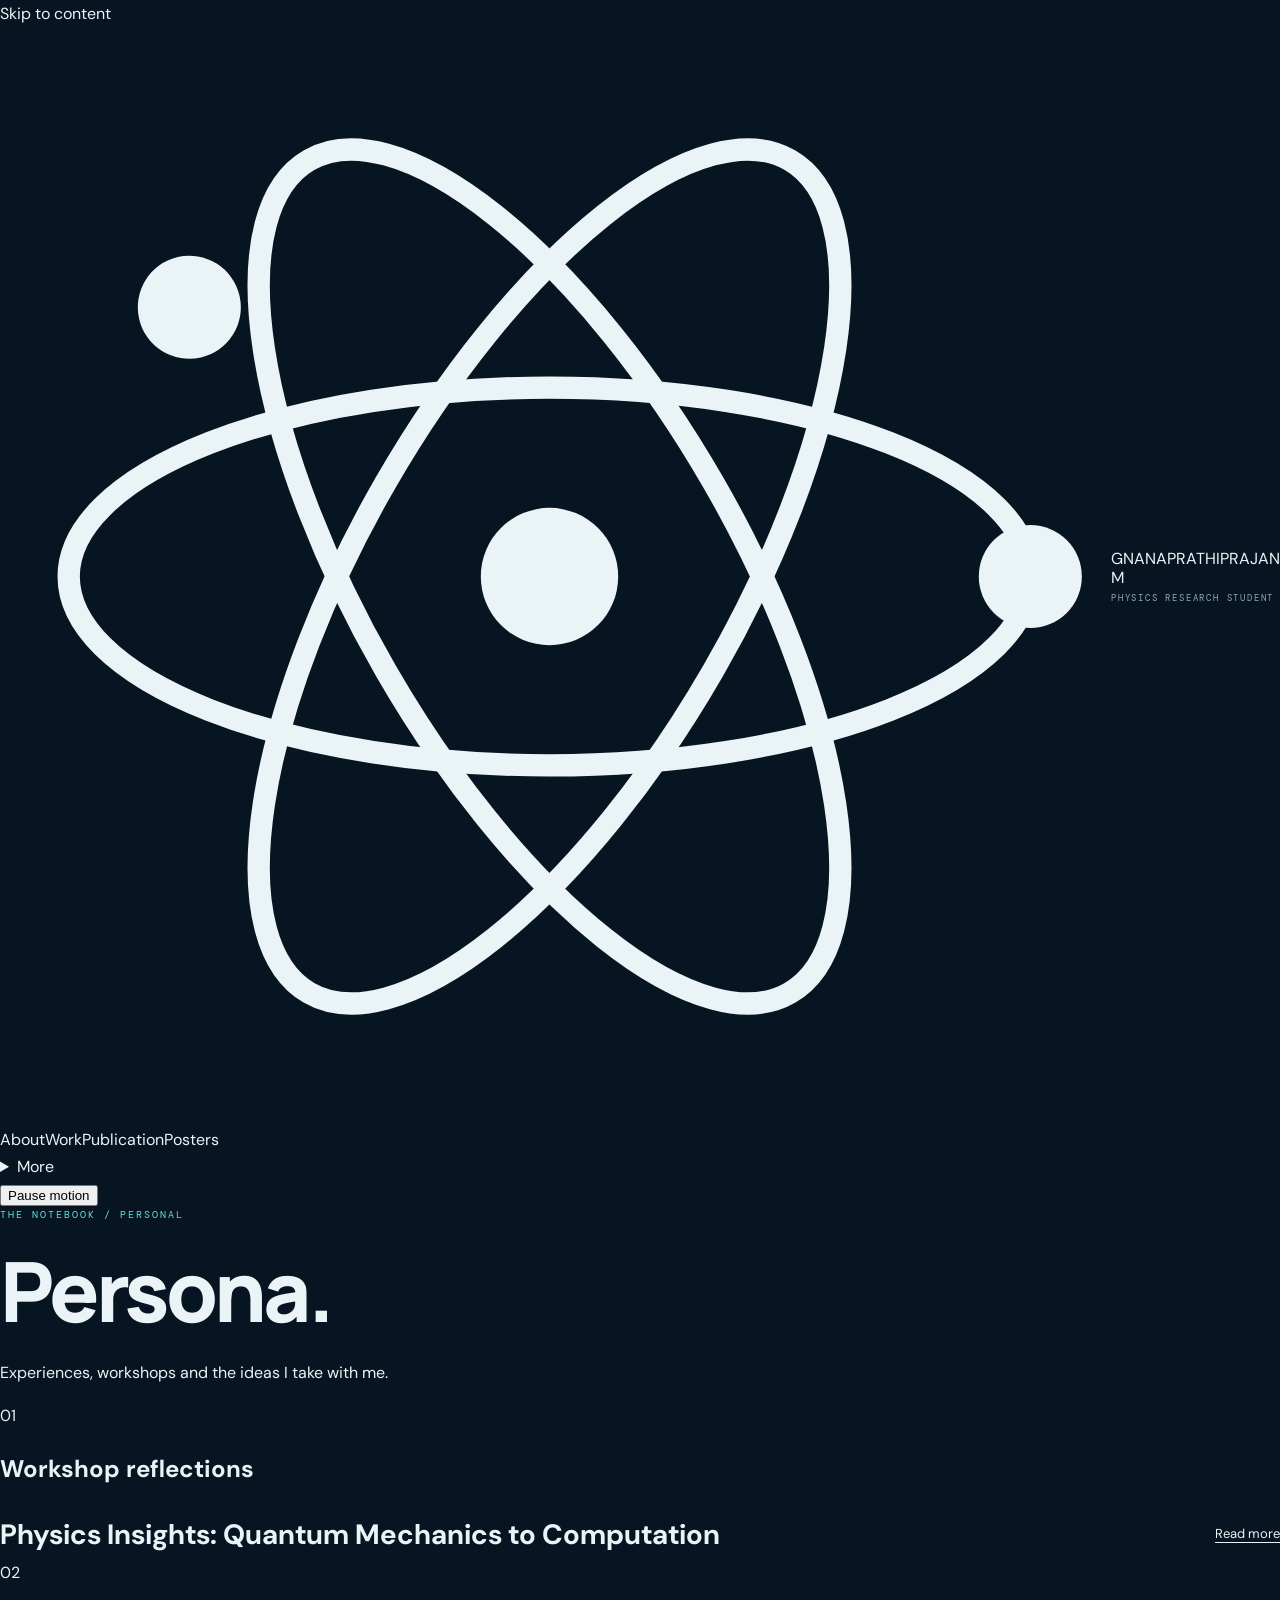
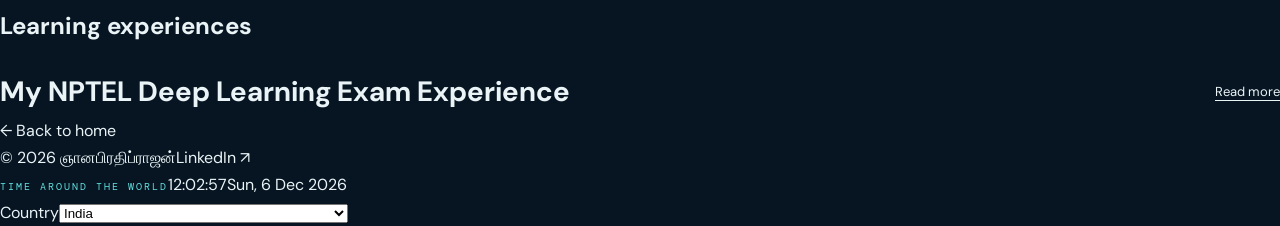
==== persona.html @ e69603a8 "Add files via upload" ====
<!doctype html><html lang="en"><head><meta charset="utf-8"><meta name="viewport" content="width=device-width, initial-scale=1"><meta name="theme-color" content="#f7f7f7"><meta name="description" content="Personal experiences, workshop reflections and ideas from Gnanaprathiprajan M."><title>Persona | Gnanaprathiprajan M</title><link rel="stylesheet" href="style.css?v=23"><script src="script.js?v=16" defer></script><link rel="icon" type="image/svg+xml" href="atom-bright.svg?v=12"><link rel="canonical" href="https://gnanaprathiprajan.github.io/persona.html"><meta property="og:title" content="Persona | Gnanaprathiprajan M"><meta property="og:type" content="website"><meta property="og:url" content="https://gnanaprathiprajan.github.io/persona.html"><meta name="robots" content="noindex, nofollow, noimageindex"><meta property="og:description" content="Personal experiences, workshop reflections and ideas from Gnanaprathiprajan M."><style>
.persona-reflection>summary{display:flex;align-items:center;justify-content:space-between;gap:16px;list-style:none;cursor:pointer;padding:6px 0}
.persona-reflection>summary::-webkit-details-marker{display:none}
.persona-reflection>summary h3{margin:0;font-size:clamp(21px,2.6vw,28px);line-height:1.35;flex:1}
.persona-read-more,.persona-read-less{font-size:13px;white-space:nowrap;text-decoration:underline;text-underline-offset:4px}
.persona-read-less{display:none}.persona-reflection[open]>summary .persona-read-more{display:none}.persona-reflection[open]>summary .persona-read-less{display:inline}
.reflection-body{padding-top:24px}.reflection-body p{max-width:720px}
@media(max-width:600px){.persona-reflection>summary{align-items:flex-start;flex-direction:column;gap:12px}}
</style></head><body><a class="skip" href="#main">Skip to content</a><header><a class="brand" href="index.html" aria-label="Gnanaprathiprajan About page"><svg class="atom-logo" viewBox="0 0 64 64" aria-hidden="true"><g fill="none" stroke="currentColor" stroke-width="1.3"><ellipse cx="32" cy="32" rx="28" ry="11"/><ellipse cx="32" cy="32" rx="28" ry="11" transform="rotate(60 32 32)"/><ellipse cx="32" cy="32" rx="28" ry="11" transform="rotate(120 32 32)"/></g><circle cx="32" cy="32" r="4" fill="currentColor"/><g class="electron-orbit"><circle cx="60" cy="32" r="3" fill="currentColor"/></g><g class="electron-orbit orbit-two"><circle cx="18" cy="8" r="3" fill="currentColor"/></g><g class="electron-orbit orbit-three"><circle cx="18" cy="56" r="3" fill="currentColor"/></g></svg><span class="full-name">GNANAPRATHIPRAJAN M<small>PHYSICS RESEARCH STUDENT</small></span></a><button class="menu-toggle" aria-expanded="false" aria-controls="navigation" aria-label="Open menu"><span class="hamburger" aria-hidden="true"><i></i><i></i><i></i></span></button><nav id="navigation" aria-label="Main navigation"><a href="index.html">About</a><a href="works.html">Work</a><a href="publications.html">Publication</a><a href="posters.html">Posters</a><details class="nav-more"><summary aria-expanded="false" aria-controls="more-navigation">More <span class="more-chevron" aria-hidden="true"></span></summary><div class="more-menu" id="more-navigation"><a href="persona.html">Persona</a><a href="thoughts.html">GbloG</a><a href="games.html">Games</a></div></details></nav><button id="motion" aria-pressed="false">Pause motion</button></header><main id="main" class="archive-page persona-page">
<p class="eyebrow">THE NOTEBOOK / PERSONAL</p>
<h1>Persona<span class="period">.</span></h1>
<p class="archive-sub">Experiences, workshops and the ideas I take with me.</p>
<section class="experience-section" aria-labelledby="workshop-heading">
  <div class="experience-heading"><span class="entry-number" aria-hidden="true">01</span><h2 id="workshop-heading">Workshop reflections</h2></div>
  <article class="experience-entry"><details class="persona-reflection"><summary><h3>Physics Insights: Quantum Mechanics to Computation</h3><span class="persona-read-more">Read more</span><span class="persona-read-less">Read less</span></summary><div class="reflection-body">
    <p class="entry-meta">Workshop · Quantum science &amp; computation</p>
    
    <p class="entry-meta workshop-details">Organised by the Department of Physics, SRM University AP<br><time datetime="2026-06-29">29 June</time> to <time datetime="2026-07-09">9 July 2026</time></p>
    <p>Attending “Physics Insights: Quantum Mechanics to Computation” gave me a fresh perspective on how quantum ideas connect with computation. As a physics student, I was inspired by the scope of quantum science in this new era and its potential to shape how we explore and solve problems. The workshop strengthened my curiosity about the path from fundamental quantum mechanics to computational applications.</p>
    <div class="entry-topics" aria-label="Workshop topics"><span>Quantum mechanics</span><span>Computation</span><span>Personal reflection</span></div>
  </div></details></article>
</section>
<section class="experience-section" aria-labelledby="learning-heading">
<div class="experience-heading"><span class="entry-number" aria-hidden="true">02</span><h2 id="learning-heading">Learning experiences</h2></div>
<article class="experience-entry" id="nptel-deep-learning-exam">
<details class="persona-reflection">
<summary><h3>My NPTEL Deep Learning Exam Experience</h3><span class="persona-read-more">Read more</span><span class="persona-read-less">Read less</span></summary>
<div class="reflection-body">
<p>On 17 October 2026, I took the NPTEL Deep Learning exam for the course offered by IIT Ropar.</p>
<p>I found the questions challenging. Some needed more thought than I expected, and I had to slow down and work through them carefully. I managed to attempt the exam by thinking through what I had learned, even when the answers were not immediately clear.</p>
<p>The experience reminded me that learning a subject also means being able to use it when a question feels unfamiliar. I still have more to learn, but working through a difficult exam was an important part of that journey.</p>
</div></details></article></section>
<a class="back-link" href="index.html">← Back to home</a>
</main><footer><span>© <span id="year">2026</span> <span lang="ta">ஞானபிரதிப்ராஜன்</span></span><a href="https://www.linkedin.com/in/gnanaprathiprajan" target="_blank" rel="noopener noreferrer">LinkedIn ↗</a></footer><section class="world-clock" aria-label="World clock"><div class="clock-dial" aria-hidden="true"><span class="clock-hand hour-hand"></span><span class="clock-hand minute-hand"></span><span class="clock-hand second-hand"></span><i></i></div><div class="clock-readout"><span class="eyebrow">TIME AROUND THE WORLD</span><time id="world-time">--:--:--</time><span id="world-date"></span></div><div class="clock-select"><label for="clock-country">Country</label><select id="clock-country"></select><label for="clock-zone">City / time zone</label><select id="clock-zone"></select></div><noscript>Enable JavaScript to use the world clock.</noscript></section><script src="timezones.js?v=8" defer></script><script src="clock.js?v=8" defer></script></body></html>
---- style.css ----
@import url('https://fonts.googleapis.com/css2?family=DM+Mono:wght@400;500&family=DM+Sans:wght@400;500;600;700&family=Manrope:wght@400;500;600;700;800&display=swap');
:root{--bg:#071522;--panel:#0d2435;--ink:#eaf4f7;--muted:#91a7b4;--cyan:#61e0df;--line:rgba(157,202,215,.16);--mono:'DM Mono',monospace;--sans:'DM Sans',sans-serif;--display:'Manrope',sans-serif}
*{box-sizing:border-box}html{scroll-behavior:smooth;scroll-padding-top:90px}body{margin:0;background:var(--bg);color:var(--ink);font-family:var(--sans);line-height:1.7;overflow-x:hidden}a{color:inherit;text-decoration:none}.progress{position:fixed;top:0;left:0;height:2px;width:0;background:var(--cyan);z-index:300}
.site-header{height:82px;padding:0 clamp(22px,6vw,92px);display:flex;align-items:center;justify-content:space-between;border-bottom:1px solid var(--line);background:rgba(7,21,34,.9);backdrop-filter:blur(18px);position:sticky;top:0;z-index:100}
.brand{display:flex;align-items:center;gap:12px;line-height:1.2}.brand-mark{height:38px;width:38px;border:1px solid #61e0df99;color:var(--cyan);display:grid;place-items:center;font-family:var(--display);font-weight:800;font-size:19px;border-radius:11px}.brand strong{display:block;font-family:var(--display);font-size:13px}.brand small{display:block;font:9px var(--mono);color:var(--muted);letter-spacing:1.8px;margin-top:5px}
.nav{display:flex;align-items:center;gap:34px}.nav a{font-size:12px;color:#b7c7d0;transition:color .2s}.nav a:hover,.nav a.active{color:var(--cyan)}.header-link{font-size:12px;color:var(--cyan);border:1px solid #61e0df66;padding:10px 15px;border-radius:4px}.menu-toggle{display:none;background:none;border:0;padding:8px}.menu-toggle span{display:block;width:23px;height:2px;background:var(--ink);margin:5px}
.section-wrap{width:min(1160px,88%);margin-inline:auto}.hero{min-height:680px;display:grid;grid-template-columns:1.05fr .95fr;align-items:center;gap:30px;position:relative;padding-top:50px;padding-bottom:105px}.hero-copy{position:relative;z-index:2}.eyebrow{font:10px var(--mono);letter-spacing:2px;color:var(--cyan);margin:0 0 25px}.status-dot,.pulse{display:inline-block;width:7px;height:7px;border-radius:50%;background:var(--cyan);margin-right:10px;box-shadow:0 0 14px var(--cyan)}
h1{font:800 clamp(48px,6.5vw,84px)/1.08 var(--display);letter-spacing:-4px;margin:0 0 23px}h1 em,h2 em{font-style:normal;color:var(--cyan)}.hero-name{font-size:16px;color:#c7d7de;margin-bottom:12px}.hero-description{max-width:500px;color:var(--muted);font-size:15px;line-height:1.9}.hero-actions{display:flex;align-items:center;gap:27px;margin-top:32px}.button{display:inline-flex;padding:13px 18px;font-size:12px;font-weight:700;border-radius:4px;transition:transform .2s}.button:hover{transform:translateY(-3px)}.button-primary{background:var(--cyan);color:#06202a}.text-link{font-size:12px;color:var(--cyan)}.hero-meta{display:flex;gap:27px;margin-top:55px;font:9px var(--mono);letter-spacing:1.2px;color:#829ba9}.hero-meta>div{display:flex;align-items:center;gap:9px}.meta-line{height:1px;width:20px;background:var(--cyan)}
.hero-visual{height:490px;position:relative;display:grid;place-items:center;isolation:isolate}.visual-glow{position:absolute;width:340px;height:340px;border-radius:50%;background:radial-gradient(circle,rgba(42,190,198,.16),rgba(13,83,105,.08) 48%,transparent 72%);filter:blur(12px)}.orbit{position:absolute;width:390px;height:150px;border:1px solid #61e0df8c;border-radius:50%;transform:rotate(-32deg);animation:orbit-spin 18s linear infinite}.orbit-two{width:390px;height:150px;transform:rotate(32deg);border-color:#8ab9ee7a;animation:orbit-spin-reverse 22s linear infinite}.orbit-three{width:330px;height:240px;transform:rotate(90deg);border:1px solid #61e0df40;border-radius:50%;animation:orbit-spin 27s linear infinite}.orbit i{position:absolute;width:10px;height:10px;background:var(--cyan);border-radius:50%;top:15px;left:75px;box-shadow:0 0 20px var(--cyan)}.orbit-two i{background:#8ab9ee;top:auto;bottom:13px;left:auto;right:80px;box-shadow:0 0 18px #8ab9ee}.nucleus{height:90px;width:90px;border-radius:50%;display:grid;place-items:center;background:radial-gradient(circle at 35% 30%,#a8fff2,#1b9eac 48%,#07516b 80%);box-shadow:0 0 45px #45e1dd59,inset -10px -12px 25px #0005;font:800 35px var(--display);color:#052330;z-index:2}.particle{position:absolute;width:5px;height:5px;border-radius:50%;background:#c7fff7;box-shadow:0 0 14px #74f4e4}.particle-a{top:100px;left:22%}.particle-b{top:75%;right:17%}.particle-c{top:22%;right:13%}.particle-d{bottom:13%;left:28%}.visual-label{position:absolute;font:9px var(--mono);letter-spacing:1.5px;color:#a2bac5}.visual-label span{color:var(--cyan);margin-left:12px}.label-top{top:35px;left:3%}.label-bottom{bottom:38px;right:2%}.coordinate{position:absolute;right:0;top:44%;font:9px/2 var(--mono);color:#5e7b8d}.hero-bottom{position:absolute;bottom:36px;left:0;right:0;display:flex;align-items:center;gap:15px;font:9px var(--mono);letter-spacing:1.5px;color:#718b9a}.hero-bottom span:last-child{margin-left:auto}.scroll-line{height:1px;width:65px;background:var(--cyan)}
.ticker{overflow:hidden;border-block:1px solid var(--line);background:#091b29}.ticker-track{display:flex;align-items:center;justify-content:space-around;gap:32px;white-space:nowrap;padding:17px 0;min-width:800px;font:10px var(--mono);letter-spacing:2px;color:#9ab0bc;animation:ticker 32s linear infinite}.ticker-track b{color:var(--cyan);font-weight:400}
.section{padding-top:115px;padding-bottom:115px}.section-heading{margin-bottom:55px}.section-heading h2,.contact-copy h2{font:700 clamp(37px,5vw,58px)/1.16 var(--display);letter-spacing:-2.5px;margin:0 0 12px}.about-grid{display:grid;grid-template-columns:1fr .82fr;gap:12%;align-items:center}.about-intro{max-width:570px;color:var(--muted);font-size:14px}.about-intro .large-copy{font:500 23px/1.5 var(--display);color:var(--ink);margin-bottom:25px}.about-intro .large-copy strong{color:var(--cyan)}.about-intro p{margin-bottom:20px}.about-intro .text-link{display:inline-block;margin-top:14px}
.profile-card{background:var(--panel);border:1px solid var(--line);padding:19px;border-radius:8px}.profile-art{height:220px;position:relative;overflow:hidden;display:grid;place-items:center;background:radial-gradient(circle at center,#28a4ad2e,transparent 65%),#0a1c2a}.profile-ring{position:absolute;width:180px;height:180px;border:1px solid #61e0df59;border-radius:50%}.ring-b{width:240px;height:120px;transform:rotate(-35deg);border-color:#7bb2dd66}.profile-initials{font:800 85px var(--display);color:var(--cyan);text-shadow:0 0 35px #61e0df4d}.profile-initials span{color:#e9ffff}.profile-caption{position:absolute;bottom:14px;left:16px;font:8px var(--mono);letter-spacing:1.5px;color:#829eac}.profile-details{display:grid;grid-template-columns:1fr 1fr;gap:20px;padding:23px 5px 7px}.profile-details div span,.contact-row span{display:block;font:9px var(--mono);letter-spacing:1.2px;color:#7893a2;margin-bottom:5px}.profile-details strong{font-size:12px;font-weight:600}
.research-section{background:#091b29;border-block:1px solid var(--line)}.heading-note{max-width:470px;color:var(--muted);font-size:14px;margin-top:20px}.research-grid{display:grid;grid-template-columns:1.2fr 1fr 1fr;gap:16px}.research-card{background:#0d2435;border:1px solid var(--line);padding:22px;min-height:355px;position:relative;overflow:hidden;transition:transform .25s,border-color .25s}.research-card:hover{transform:translateY(-5px);border-color:#61e0df8c}.card-top{display:flex;justify-content:space-between;font:9px var(--mono);letter-spacing:1.1px;color:#87a2b1}.card-symbol{color:var(--cyan);font-size:16px}.card-graphic{height:150px;display:grid;place-items:center;margin:12px 0}.graphic-wave svg{width:100%;overflow:visible}.graphic-wave path{fill:none;stroke:var(--cyan);stroke-width:1.4;opacity:.85}.graphic-wave path+path{stroke:#6e9dd1;opacity:.65}.graphic-orbit{position:relative}.graphic-orbit div{height:90px;width:90px;border:1px solid var(--cyan);border-radius:50%;box-shadow:0 0 30px #61e0df1f}.graphic-orbit:before,.graphic-orbit:after{content:"";position:absolute;width:145px;height:55px;border:1px solid #61e0df8c;border-radius:50%;transform:rotate(35deg)}.graphic-orbit:after{transform:rotate(-35deg);border-color:#71a6d799}.graphic-orbit i{position:absolute;width:9px;height:9px;border-radius:50%;background:var(--cyan);box-shadow:0 0 15px var(--cyan)}.graphic-bars{display:flex;align-items:center;gap:12px}.graphic-bars i{width:12px;border:1px solid #61e0dfb3;background:linear-gradient(to top,#61e0df59,transparent);height:35%;animation:bar-pulse 2.5s ease-in-out infinite alternate}.graphic-bars i:nth-child(2){height:65%;animation-delay:.2s}.graphic-bars i:nth-child(3){height:45%;animation-delay:.4s}.graphic-bars i:nth-child(4){height:90%;animation-delay:.6s}.graphic-bars i:nth-child(5){height:55%;animation-delay:.8s}.graphic-bars i:nth-child(6){height:75%;animation-delay:1s}.graphic-bars i:nth-child(7){height:40%;animation-delay:1.2s}.research-card h3,.publication-panel h3{font:600 20px var(--display);margin:0 0 10px}.research-card p,.publication-panel p{font-size:12px;line-height:1.8;color:var(--muted)}.card-tag{display:inline-block;border:1px solid #61e0df4d;padding:5px 8px;font:8px var(--mono);letter-spacing:1px;color:var(--cyan);margin-top:10px}.edit-note{font-size:11px;color:#7893a2;margin-top:18px}
.publication-panel{display:grid;grid-template-columns:55px 1fr auto;gap:20px;align-items:center;border-top:1px solid var(--line);padding:27px 0}.publication-panel:last-child{border-bottom:1px solid var(--line)}.publication-icon{height:44px;width:44px;display:grid;place-items:center;border:1px solid #61e0df59;color:var(--cyan);font-size:19px}.publication-panel h3{font-size:17px}.publication-panel p{max-width:650px;margin:0}.coming-label{font:8px var(--mono);letter-spacing:1px;color:#83a0ad;border:1px solid var(--line);padding:7px 9px;white-space:nowrap}
.quote-section{background:linear-gradient(110deg,#0b2939,#0b1d2b);border-block:1px solid var(--line)}.quote-inner{text-align:center;padding-top:90px;padding-bottom:90px}.quote-mark{font:90px Georgia;color:var(--cyan);line-height:.8}blockquote{max-width:800px;margin:10px auto 20px;font:600 clamp(25px,4vw,42px)/1.35 var(--display);letter-spacing:-1px}.quote-inner p{font:9px var(--mono);letter-spacing:2px;color:#86a3b1;margin:0}
.contact-section{display:grid;grid-template-columns:1fr .85fr;gap:12%;align-items:center}.contact-copy>p:last-child{max-width:420px;color:var(--muted);font-size:14px}.contact-card{padding:30px;background:var(--panel);border:1px solid var(--line);border-radius:7px}.contact-overline{font:9px var(--mono);letter-spacing:1.5px;color:var(--cyan)}.contact-card h3{font:600 24px var(--display);margin:13px 0 8px}.contact-card>p{font-size:12px;color:var(--muted);margin-bottom:22px}.contact-row{display:flex;justify-content:space-between;gap:12px;padding:14px 0;border-top:1px solid var(--line)}.contact-row span{margin:0}.contact-row strong{font-size:11px;font-weight:500;color:var(--cyan);text-align:right}
.footer{border-top:1px solid var(--line);padding:25px 6%;display:flex;align-items:center;justify-content:space-between;gap:20px}.footer p,.footer>span{font-size:10px;color:#7893a2;margin:0}.footer-brand .brand-mark{height:32px;width:32px;font-size:15px}.footer-brand strong{font-size:11px}.footer-brand small{font-size:8px}
.reveal{opacity:0;transform:translateY(22px);transition:opacity .7s ease,transform .7s ease}.reveal.visible{opacity:1;transform:translateY(0)}
@keyframes orbit-spin{to{transform:rotate(328deg)}}@keyframes orbit-spin-reverse{to{transform:rotate(392deg)}}@keyframes ticker{to{transform:translateX(-50%)}}@keyframes bar-pulse{to{opacity:.45;transform:scaleY(.72)}}
@media(max-width:900px){.nav{gap:17px}.header-link{display:none}.hero{grid-template-columns:1fr .8fr}.hero-visual{transform:scale(.85)}.research-grid{grid-template-columns:1fr 1fr}.research-card:first-child{grid-column:span 2}.about-grid{gap:7%}}
@media(max-width:680px){.site-header{height:70px}.menu-toggle{display:block;order:3}.nav{display:none;position:absolute;top:69px;left:0;right:0;padding:18px 6%;background:#091b29;border-bottom:1px solid var(--line);flex-direction:column;align-items:flex-start;gap:18px}.nav.open{display:flex}.nav a{font-size:14px}.hero{display:flex;flex-direction:column;align-items:stretch;padding-top:70px;padding-bottom:90px;gap:0}.hero-copy{order:1}.hero-visual{order:2;height:340px;transform:scale(.82);transform-origin:center top;margin-top:5px;margin-bottom:-35px}.hero-bottom{bottom:25px}h1{font-size:53px;letter-spacing:-3px}.hero-meta{gap:15px;flex-wrap:wrap;margin-top:35px}.section{padding-top:78px;padding-bottom:78px}.about-grid,.contact-section{grid-template-columns:1fr;gap:40px}.profile-card{max-width:460px}.research-grid{grid-template-columns:1fr}.research-card:first-child{grid-column:auto}.research-card{min-height:320px}.publication-panel{grid-template-columns:44px 1fr;gap:13px}.coming-label{grid-column:2;justify-self:start}.footer{flex-wrap:wrap}.footer p{order:3;width:100%}.contact-card{padding:23px}.section-heading h2,.contact-copy h2{font-size:42px}}
@media(prefers-reduced-motion:reduce){html{scroll-behavior:auto}*,*::before,*::after{animation-duration:.01ms!important;animation-iteration-count:1!important;transition-duration:.01ms!important}.reveal{opacity:1;transform:none}}
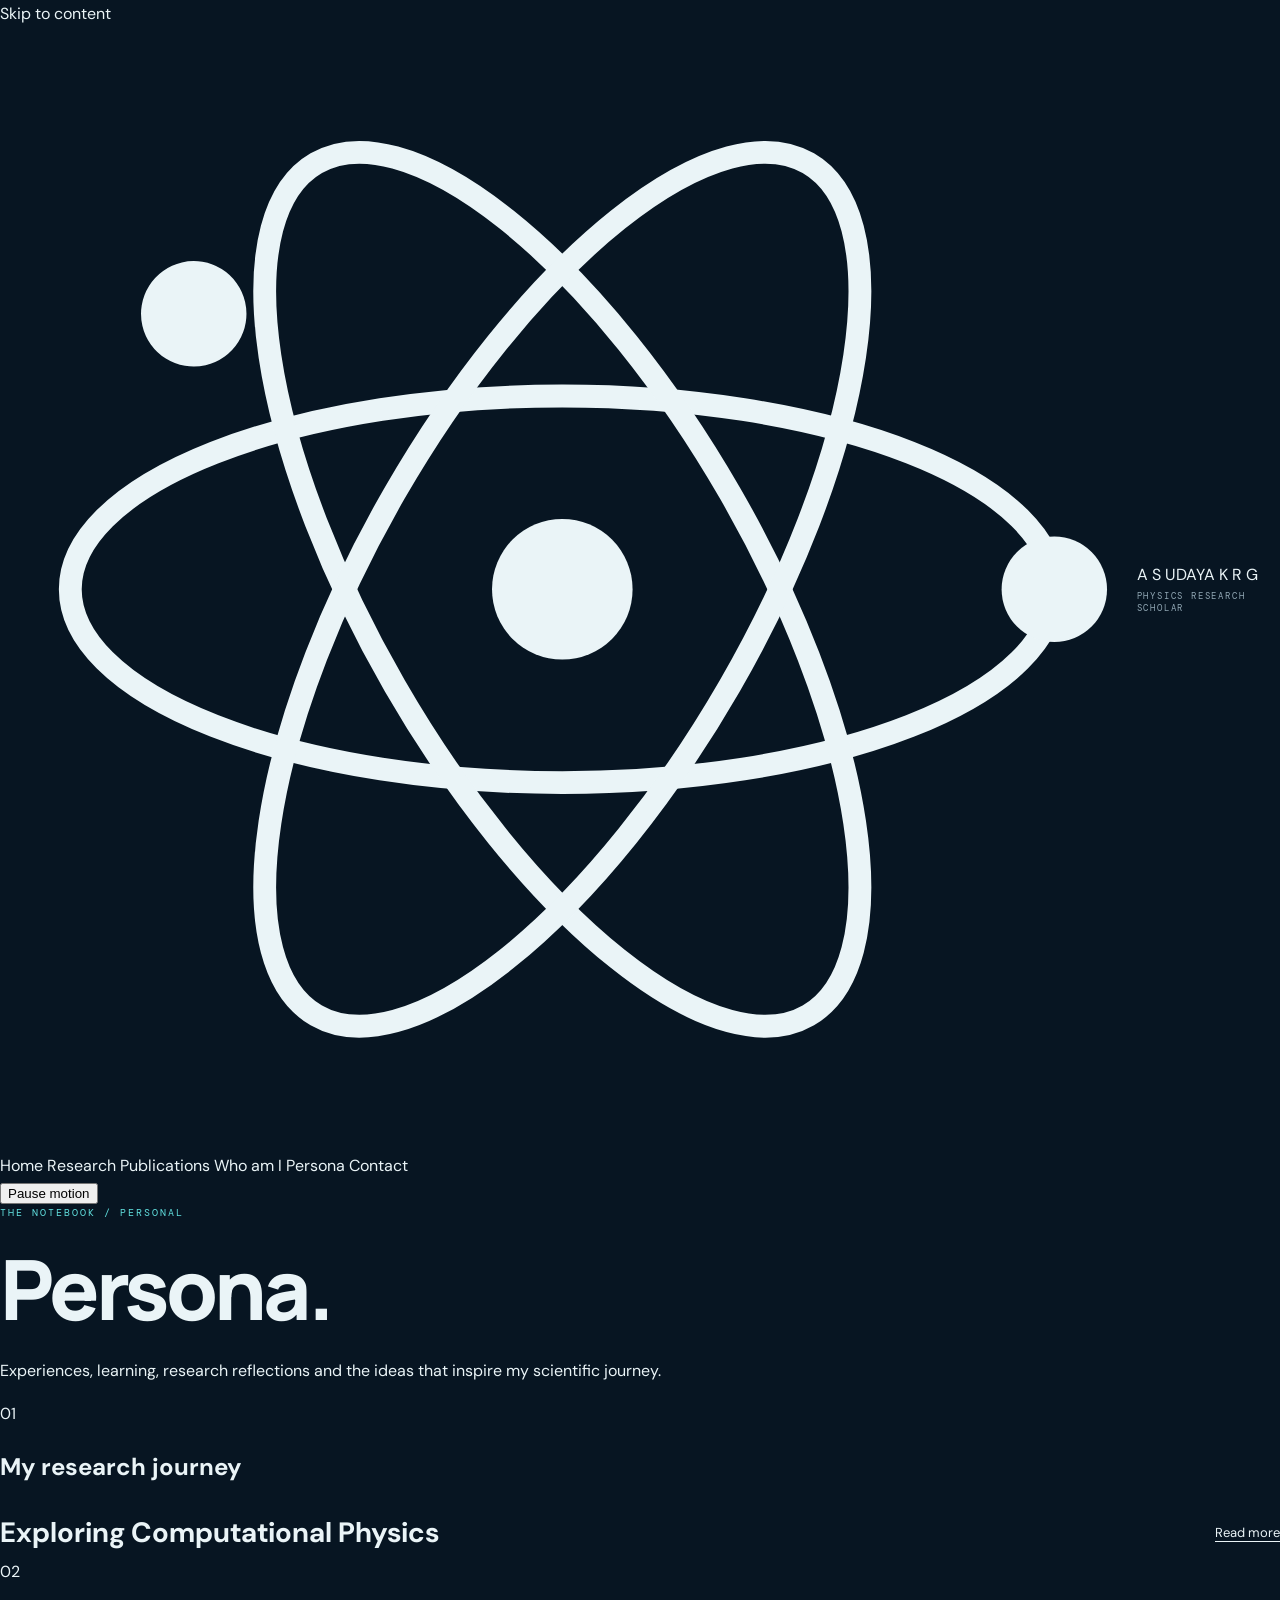
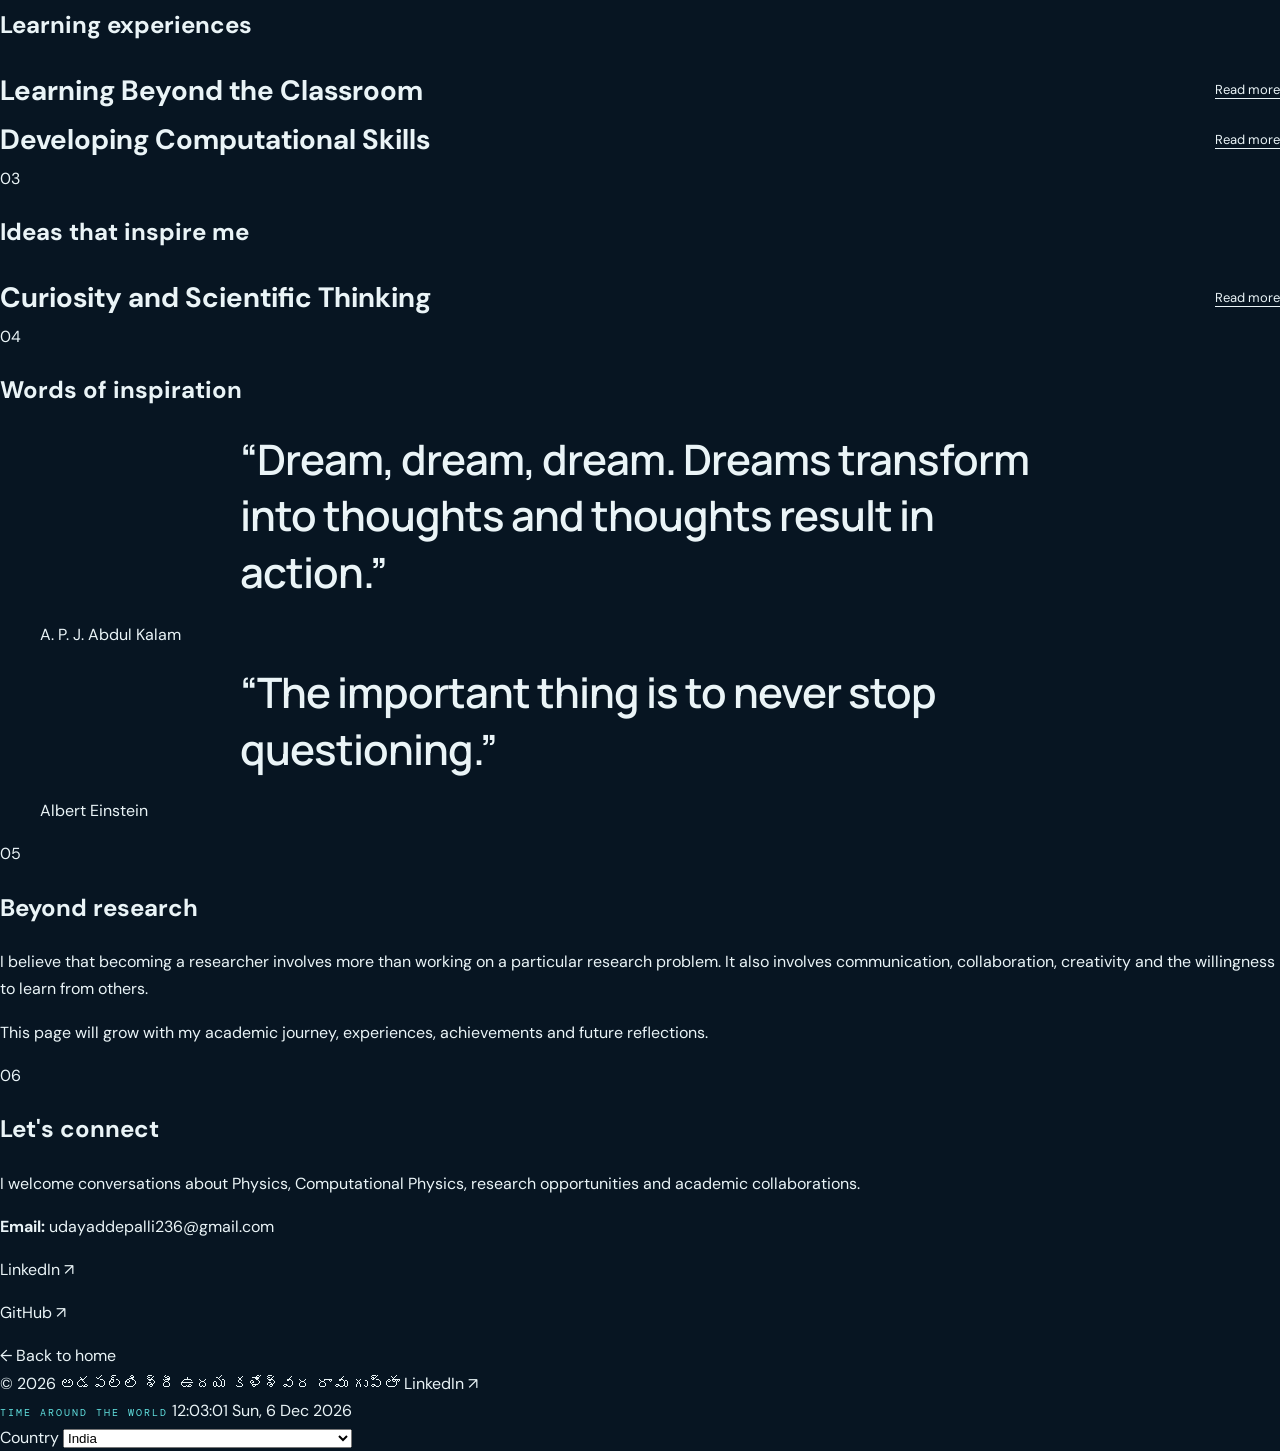
==== commit 6d65028c: "Update persona.html" ====
--- a/persona.html
+++ b/persona.html
@@ -1,34 +1,598 @@
-<!doctype html><html lang="en"><head><meta charset="utf-8"><meta name="viewport" content="width=device-width, initial-scale=1"><meta name="theme-color" content="#f7f7f7"><meta name="description" content="Personal experiences, workshop reflections and ideas from Gnanaprathiprajan M."><title>Persona | Gnanaprathiprajan M</title><link rel="stylesheet" href="style.css?v=23"><script src="script.js?v=16" defer></script><link rel="icon" type="image/svg+xml" href="atom-bright.svg?v=12"><link rel="canonical" href="https://gnanaprathiprajan.github.io/persona.html"><meta property="og:title" content="Persona | Gnanaprathiprajan M"><meta property="og:type" content="website"><meta property="og:url" content="https://gnanaprathiprajan.github.io/persona.html"><meta name="robots" content="noindex, nofollow, noimageindex"><meta property="og:description" content="Personal experiences, workshop reflections and ideas from Gnanaprathiprajan M."><style>
-.persona-reflection>summary{display:flex;align-items:center;justify-content:space-between;gap:16px;list-style:none;cursor:pointer;padding:6px 0}
-.persona-reflection>summary::-webkit-details-marker{display:none}
-.persona-reflection>summary h3{margin:0;font-size:clamp(21px,2.6vw,28px);line-height:1.35;flex:1}
-.persona-read-more,.persona-read-less{font-size:13px;white-space:nowrap;text-decoration:underline;text-underline-offset:4px}
-.persona-read-less{display:none}.persona-reflection[open]>summary .persona-read-more{display:none}.persona-reflection[open]>summary .persona-read-less{display:inline}
-.reflection-body{padding-top:24px}.reflection-body p{max-width:720px}
-@media(max-width:600px){.persona-reflection>summary{align-items:flex-start;flex-direction:column;gap:12px}}
-</style></head><body><a class="skip" href="#main">Skip to content</a><header><a class="brand" href="index.html" aria-label="Gnanaprathiprajan About page"><svg class="atom-logo" viewBox="0 0 64 64" aria-hidden="true"><g fill="none" stroke="currentColor" stroke-width="1.3"><ellipse cx="32" cy="32" rx="28" ry="11"/><ellipse cx="32" cy="32" rx="28" ry="11" transform="rotate(60 32 32)"/><ellipse cx="32" cy="32" rx="28" ry="11" transform="rotate(120 32 32)"/></g><circle cx="32" cy="32" r="4" fill="currentColor"/><g class="electron-orbit"><circle cx="60" cy="32" r="3" fill="currentColor"/></g><g class="electron-orbit orbit-two"><circle cx="18" cy="8" r="3" fill="currentColor"/></g><g class="electron-orbit orbit-three"><circle cx="18" cy="56" r="3" fill="currentColor"/></g></svg><span class="full-name">GNANAPRATHIPRAJAN M<small>PHYSICS RESEARCH STUDENT</small></span></a><button class="menu-toggle" aria-expanded="false" aria-controls="navigation" aria-label="Open menu"><span class="hamburger" aria-hidden="true"><i></i><i></i><i></i></span></button><nav id="navigation" aria-label="Main navigation"><a href="index.html">About</a><a href="works.html">Work</a><a href="publications.html">Publication</a><a href="posters.html">Posters</a><details class="nav-more"><summary aria-expanded="false" aria-controls="more-navigation">More <span class="more-chevron" aria-hidden="true"></span></summary><div class="more-menu" id="more-navigation"><a href="persona.html">Persona</a><a href="thoughts.html">GbloG</a><a href="games.html">Games</a></div></details></nav><button id="motion" aria-pressed="false">Pause motion</button></header><main id="main" class="archive-page persona-page">
+
+<!doctype html>
+<html lang="en">
+
+<head>
+<meta charset="utf-8">
+<meta name="viewport" content="width=device-width, initial-scale=1">
+<meta name="theme-color" content="#f7f7f7">
+
+<meta name="description" content="Personal experiences, academic journey and research reflections of A S Udaya K R G, PhD Scholar in Physics at SRM University AP.">
+
+<title>Persona | A S Udaya K R G</title>
+
+<link rel="stylesheet" href="style.css?v=23">
+<script src="script.js?v=16" defer></script>
+
+<link rel="icon" type="image/svg+xml" href="atom.svg">
+
+<meta property="og:title" content="Persona | A S Udaya K R G">
+<meta property="og:type" content="website">
+<meta property="og:description" content="Personal experiences, academic journey and research reflections of A S Udaya K R G.">
+
+<meta name="robots" content="index, follow">
+
+<style>
+.persona-reflection>summary {
+  display:flex;
+  align-items:center;
+  justify-content:space-between;
+  gap:16px;
+  list-style:none;
+  cursor:pointer;
+  padding:6px 0;
+}
+
+.persona-reflection>summary::-webkit-details-marker {
+  display:none;
+}
+
+.persona-reflection>summary h3 {
+  margin:0;
+  font-size:clamp(21px,2.6vw,28px);
+  line-height:1.35;
+  flex:1;
+}
+
+.persona-read-more,
+.persona-read-less {
+  font-size:13px;
+  white-space:nowrap;
+  text-decoration:underline;
+  text-underline-offset:4px;
+}
+
+.persona-read-less {
+  display:none;
+}
+
+.persona-reflection[open]>summary .persona-read-more {
+  display:none;
+}
+
+.persona-reflection[open]>summary .persona-read-less {
+  display:inline;
+}
+
+.reflection-body {
+  padding-top:24px;
+}
+
+.reflection-body p {
+  max-width:720px;
+}
+
+@media(max-width:600px) {
+  .persona-reflection>summary {
+    align-items:flex-start;
+    flex-direction:column;
+    gap:12px;
+  }
+}
+</style>
+</head>
+
+<body>
+
+<a class="skip" href="#main">Skip to content</a>
+
+<header>
+
+<a class="brand" href="index.html" aria-label="A S Udaya K R G Home">
+
+<svg class="atom-logo" viewBox="0 0 64 64" aria-hidden="true">
+
+<g fill="none" stroke="currentColor" stroke-width="1.3">
+<ellipse cx="32" cy="32" rx="28" ry="11"/>
+<ellipse cx="32" cy="32" rx="28" ry="11" transform="rotate(60 32 32)"/>
+<ellipse cx="32" cy="32" rx="28" ry="11" transform="rotate(120 32 32)"/>
+</g>
+
+<circle cx="32" cy="32" r="4" fill="currentColor"/>
+
+<g class="electron-orbit">
+<circle cx="60" cy="32" r="3" fill="currentColor"/>
+</g>
+
+<g class="electron-orbit orbit-two">
+<circle cx="18" cy="8" r="3" fill="currentColor"/>
+</g>
+
+<g class="electron-orbit orbit-three">
+<circle cx="18" cy="56" r="3" fill="currentColor"/>
+</g>
+
+</svg>
+
+<span class="full-name">
+A S UDAYA K R G
+<small>PHYSICS RESEARCH SCHOLAR</small>
+</span>
+
+</a>
+
+
+<button class="menu-toggle"
+aria-expanded="false"
+aria-controls="navigation"
+aria-label="Open menu">
+
+<span class="hamburger" aria-hidden="true">
+<i></i><i></i><i></i>
+</span>
+
+</button>
+
+
+<nav id="navigation" aria-label="Main navigation">
+
+<a href="index.html">Home</a>
+<a href="index.html#research">Research</a>
+<a href="index.html#publications">Publications</a>
+<a href="who-am-i.html">Who am I</a>
+<a href="persona.html">Persona</a>
+<a href="index.html#contact">Contact</a>
+
+</nav>
+
+<button id="motion" aria-pressed="false">
+Pause motion
+</button>
+
+</header>
+
+
+<main id="main" class="archive-page persona-page">
+
 <p class="eyebrow">THE NOTEBOOK / PERSONAL</p>
+
 <h1>Persona<span class="period">.</span></h1>
-<p class="archive-sub">Experiences, workshops and the ideas I take with me.</p>
-<section class="experience-section" aria-labelledby="workshop-heading">
-  <div class="experience-heading"><span class="entry-number" aria-hidden="true">01</span><h2 id="workshop-heading">Workshop reflections</h2></div>
-  <article class="experience-entry"><details class="persona-reflection"><summary><h3>Physics Insights: Quantum Mechanics to Computation</h3><span class="persona-read-more">Read more</span><span class="persona-read-less">Read less</span></summary><div class="reflection-body">
-    <p class="entry-meta">Workshop · Quantum science &amp; computation</p>
-    
-    <p class="entry-meta workshop-details">Organised by the Department of Physics, SRM University AP<br><time datetime="2026-06-29">29 June</time> to <time datetime="2026-07-09">9 July 2026</time></p>
-    <p>Attending “Physics Insights: Quantum Mechanics to Computation” gave me a fresh perspective on how quantum ideas connect with computation. As a physics student, I was inspired by the scope of quantum science in this new era and its potential to shape how we explore and solve problems. The workshop strengthened my curiosity about the path from fundamental quantum mechanics to computational applications.</p>
-    <div class="entry-topics" aria-label="Workshop topics"><span>Quantum mechanics</span><span>Computation</span><span>Personal reflection</span></div>
-  </div></details></article>
-</section>
+
+<p class="archive-sub">
+Experiences, learning, research reflections and the ideas
+that inspire my scientific journey.
+</p>
+
+
+<!-- SECTION 1: RESEARCH JOURNEY -->
+
+<section class="experience-section" aria-labelledby="research-heading">
+
+<div class="experience-heading">
+
+<span class="entry-number" aria-hidden="true">01</span>
+
+<h2 id="research-heading">My research journey</h2>
+
+</div>
+
+
+<article class="experience-entry">
+
+<details class="persona-reflection">
+
+<summary>
+
+<h3>Exploring Computational Physics</h3>
+
+<span class="persona-read-more">Read more</span>
+
+<span class="persona-read-less">Read less</span>
+
+</summary>
+
+
+<div class="reflection-body">
+
+<p class="entry-meta">
+PhD Research · Computational Physics
+</p>
+
+<p class="entry-meta">
+SRM University AP · Department of Physics
+</p>
+
+<p>
+My doctoral journey in Physics is an opportunity to explore
+the fascinating relationship between physical principles,
+mathematical methods and computational techniques.
+</p>
+
+<p>
+I am interested in Computational Physics, an interdisciplinary
+field that uses numerical methods, mathematical modelling
+and computer-based simulations to investigate physical systems.
+</p>
+
+<p>
+Through my research, I aim to strengthen my understanding
+of scientific problems, develop computational skills
+and contribute to the broader field of Physics.
+</p>
+
+<div class="entry-topics" aria-label="Research interests">
+
+<span>Computational Physics</span>
+<span>Numerical Methods</span>
+<span>Scientific Computing</span>
+<span>Mathematical Modelling</span>
+
+</div>
+
+</div>
+
+</details>
+
+</article>
+
+</section>
+
+
+<!-- SECTION 2: LEARNING EXPERIENCES -->
+
 <section class="experience-section" aria-labelledby="learning-heading">
-<div class="experience-heading"><span class="entry-number" aria-hidden="true">02</span><h2 id="learning-heading">Learning experiences</h2></div>
-<article class="experience-entry" id="nptel-deep-learning-exam">
+
+<div class="experience-heading">
+
+<span class="entry-number" aria-hidden="true">02</span>
+
+<h2 id="learning-heading">Learning experiences</h2>
+
+</div>
+
+
+<article class="experience-entry">
+
 <details class="persona-reflection">
-<summary><h3>My NPTEL Deep Learning Exam Experience</h3><span class="persona-read-more">Read more</span><span class="persona-read-less">Read less</span></summary>
+
+<summary>
+
+<h3>Learning Beyond the Classroom</h3>
+
+<span class="persona-read-more">Read more</span>
+
+<span class="persona-read-less">Read less</span>
+
+</summary>
+
+
 <div class="reflection-body">
-<p>On 17 October 2026, I took the NPTEL Deep Learning exam for the course offered by IIT Ropar.</p>
-<p>I found the questions challenging. Some needed more thought than I expected, and I had to slow down and work through them carefully. I managed to attempt the exam by thinking through what I had learned, even when the answers were not immediately clear.</p>
-<p>The experience reminded me that learning a subject also means being able to use it when a question feels unfamiliar. I still have more to learn, but working through a difficult exam was an important part of that journey.</p>
-</div></details></article></section>
-<a class="back-link" href="index.html">← Back to home</a>
-</main><footer><span>© <span id="year">2026</span> <span lang="ta">ஞானபிரதிப்ராஜன்</span></span><a href="https://www.linkedin.com/in/gnanaprathiprajan" target="_blank" rel="noopener noreferrer">LinkedIn ↗</a></footer><section class="world-clock" aria-label="World clock"><div class="clock-dial" aria-hidden="true"><span class="clock-hand hour-hand"></span><span class="clock-hand minute-hand"></span><span class="clock-hand second-hand"></span><i></i></div><div class="clock-readout"><span class="eyebrow">TIME AROUND THE WORLD</span><time id="world-time">--:--:--</time><span id="world-date"></span></div><div class="clock-select"><label for="clock-country">Country</label><select id="clock-country"></select><label for="clock-zone">City / time zone</label><select id="clock-zone"></select></div><noscript>Enable JavaScript to use the world clock.</noscript></section><script src="timezones.js?v=8" defer></script><script src="clock.js?v=8" defer></script></body></html>
+
+<p class="entry-meta">
+Academic Learning · Physics
+</p>
+
+<p>
+My academic journey is not limited to lectures and textbooks.
+Every new concept, scientific discussion and research activity
+provides an opportunity to learn something new.
+</p>
+
+<p>
+I believe that continuous learning is essential for becoming
+a better researcher. Exploring different areas of Physics,
+understanding mathematical concepts and developing
+computational skills are important parts of my journey.
+</p>
+
+<p>
+I look forward to participating in academic workshops,
+conferences, seminars and research programmes that help
+me expand my knowledge and interact with the scientific community.
+</p>
+
+</div>
+
+</details>
+
+</article>
+
+
+<article class="experience-entry">
+
+<details class="persona-reflection">
+
+<summary>
+
+<h3>Developing Computational Skills</h3>
+
+<span class="persona-read-more">Read more</span>
+
+<span class="persona-read-less">Read less</span>
+
+</summary>
+
+
+<div class="reflection-body">
+
+<p class="entry-meta">
+Computational Learning · Scientific Methods
+</p>
+
+<p>
+Computational techniques provide powerful tools for
+understanding and analysing physical problems.
+I am interested in improving my programming,
+numerical analysis and simulation skills.
+</p>
+
+<p>
+I see computational learning as an ongoing process
+that combines theoretical understanding, practical
+problem-solving and scientific creativity.
+</p>
+
+<div class="entry-topics">
+
+<span>Programming</span>
+<span>Numerical Analysis</span>
+<span>Simulation</span>
+<span>Problem Solving</span>
+
+</div>
+
+</div>
+
+</details>
+
+</article>
+
+</section>
+
+
+<!-- SECTION 3: PERSONAL PHILOSOPHY -->
+
+<section class="experience-section" aria-labelledby="ideas-heading">
+
+<div class="experience-heading">
+
+<span class="entry-number" aria-hidden="true">03</span>
+
+<h2 id="ideas-heading">Ideas that inspire me</h2>
+
+</div>
+
+
+<article class="experience-entry">
+
+<details class="persona-reflection">
+
+<summary>
+
+<h3>Curiosity and Scientific Thinking</h3>
+
+<span class="persona-read-more">Read more</span>
+
+<span class="persona-read-less">Read less</span>
+
+</summary>
+
+
+<div class="reflection-body">
+
+<p>
+For me, Physics is more than the study of equations
+and physical laws. It is a way of asking questions,
+understanding nature and exploring the unknown.
+</p>
+
+<p>
+I believe patience, curiosity, critical thinking
+and continuous effort are essential qualities
+for a researcher.
+</p>
+
+<p>
+Every challenge is an opportunity to learn,
+and every question can open a new direction
+for scientific exploration.
+</p>
+
+</div>
+
+</details>
+
+</article>
+
+</section>
+
+
+<!-- SECTION 4: PERSONAL INSPIRATION -->
+
+<section class="experience-section" aria-labelledby="inspiration-heading">
+
+<div class="experience-heading">
+
+<span class="entry-number" aria-hidden="true">04</span>
+
+<h2 id="inspiration-heading">Words of inspiration</h2>
+
+</div>
+
+
+<div class="quotes">
+
+<figure>
+
+<blockquote>
+“Dream, dream, dream. Dreams transform into thoughts and thoughts result in action.”
+</blockquote>
+
+<figcaption>
+A. P. J. Abdul Kalam
+</figcaption>
+
+</figure>
+
+
+<figure>
+
+<blockquote>
+“The important thing is to never stop questioning.”
+</blockquote>
+
+<figcaption>
+Albert Einstein
+</figcaption>
+
+</figure>
+
+</div>
+
+</section>
+
+
+<!-- PERSONAL DETAILS -->
+
+<section class="experience-section">
+
+<div class="experience-heading">
+
+<span class="entry-number" aria-hidden="true">05</span>
+
+<h2>Beyond research</h2>
+
+</div>
+
+<article class="experience-entry">
+
+<p>
+I believe that becoming a researcher involves more than
+working on a particular research problem. It also involves
+communication, collaboration, creativity and the willingness
+to learn from others.
+</p>
+
+<p>
+This page will grow with my academic journey,
+experiences, achievements and future reflections.
+</p>
+
+</article>
+
+</section>
+
+
+<!-- CONTACT -->
+
+<section class="experience-section">
+
+<div class="experience-heading">
+
+<span class="entry-number" aria-hidden="true">06</span>
+
+<h2>Let's connect</h2>
+
+</div>
+
+<article class="experience-entry">
+
+<p>
+I welcome conversations about Physics, Computational Physics,
+research opportunities and academic collaborations.
+</p>
+
+<p>
+<strong>Email:</strong>
+<a href="mailto:udayaddepalli236@gmail.com">
+udayaddepalli236@gmail.com
+</a>
+</p>
+
+<p>
+<a href="https://www.linkedin.com/in/addepalli-sri-udaya-kaleswara-rao-guptha-079412230/"
+target="_blank" rel="noopener noreferrer">
+LinkedIn ↗
+</a>
+</p>
+
+<p>
+<a href="https://github.com/ludosuday-sys"
+target="_blank" rel="noopener noreferrer">
+GitHub ↗
+</a>
+</p>
+
+</article>
+
+</section>
+
+
+<a class="back-link" href="index.html">
+← Back to home
+</a>
+
+</main>
+
+
+<footer>
+
+<span>
+© <span id="year">2026</span>
+<span lang="te">అడపల్లి శ్రీ ఉదయ కళేశ్వర రావు గుప్తా</span>
+</span>
+
+<a href="https://www.linkedin.com/in/addepalli-sri-udaya-kaleswara-rao-guptha-079412230/"
+target="_blank" rel="noopener noreferrer">
+LinkedIn ↗
+</a>
+
+</footer>
+
+
+<!-- WORLD CLOCK -->
+
+<section class="world-clock" aria-label="World clock">
+
+<div class="clock-dial" aria-hidden="true">
+
+<span class="clock-hand hour-hand"></span>
+<span class="clock-hand minute-hand"></span>
+<span class="clock-hand second-hand"></span>
+
+<i></i>
+
+</div>
+
+<div class="clock-readout">
+
+<span class="eyebrow">TIME AROUND THE WORLD</span>
+
+<time id="world-time">--:--:--</time>
+
+<span id="world-date"></span>
+
+</div>
+
+<div class="clock-select">
+
+<label for="clock-country">Country</label>
+<select id="clock-country"></select>
+
+<label for="clock-zone">City / time zone</label>
+<select id="clock-zone"></select>
+
+</div>
+
+<noscript>
+Enable JavaScript to use the world clock.
+</noscript>
+
+</section>
+
+
+<script src="timezones.js?v=8" defer></script>
+<script src="clock.js?v=8" defer></script>
+
+</body>
+</html>
